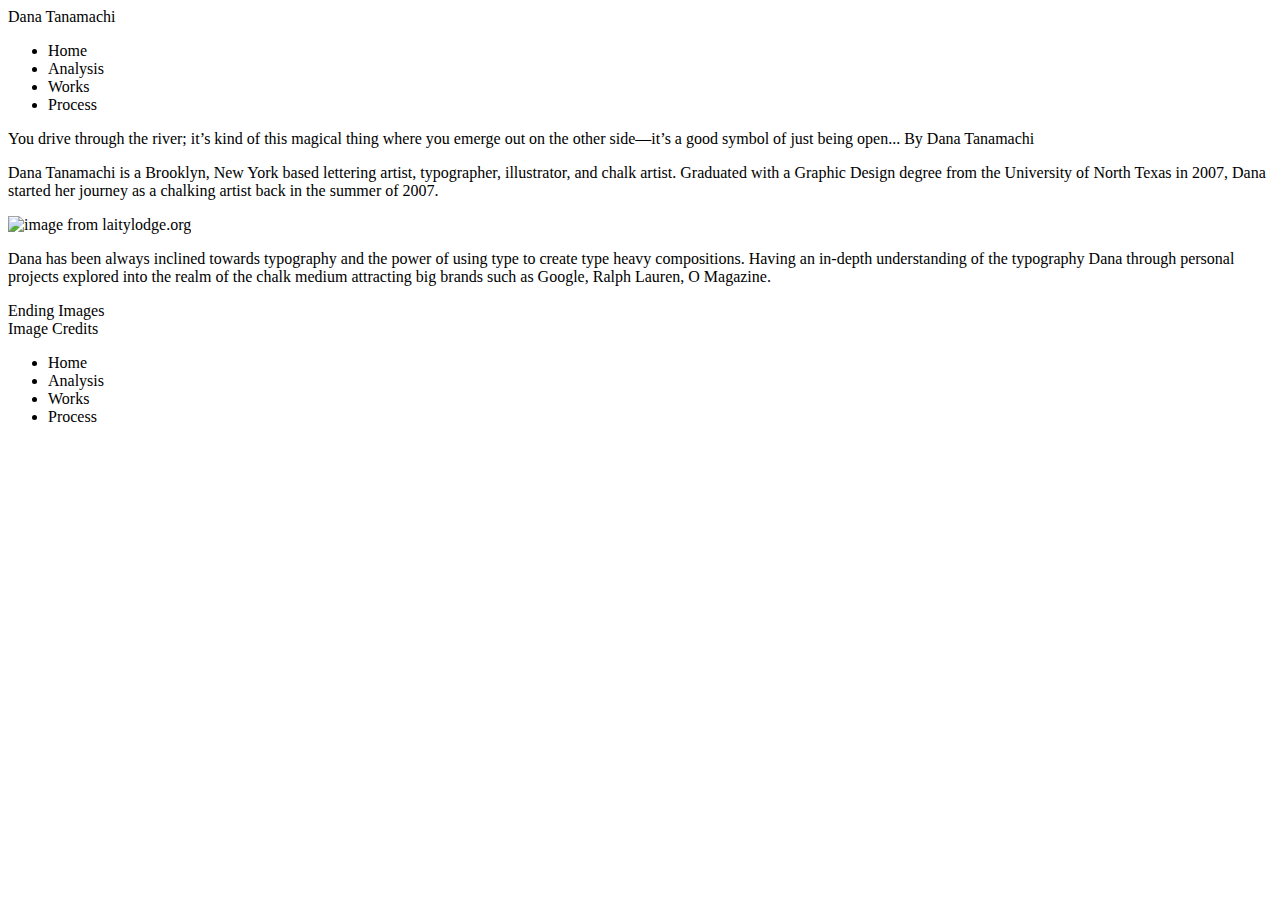
==== index.html @ a8ff4902 "Add files via upload" ====
<html lang="en">
<head>
    <meta charset="UTF-8">
    <meta http-equiv="X-UA-Compatible" content="IE=edge">
    <meta name="viewport" content="width=device-width, initial-scale=1.0">
    <link rel="stylesheet" href="design.css">
    <title>Dana Tanamachi</title>
</head>
<body>
    <header>
        <div class="nameHead">Dana Tanamachi</div>
        <nav>
            <ul>
                <li>Home</li>
                <li>Analysis</li>
                <li>Works</li>
                <li>Process</li>
            </ul>   
        </nav>
    </header>
    <div class="grid">
        <div><span class="quote"> You drive through the river; it’s kind of this magical thing where 
        you emerge out on the other side—it’s a good symbol of just being open...</span> 
        By Dana Tanamachi</div>
        <div>
            <p> Dana Tanamachi is a Brooklyn, New York based lettering artist, typographer, illustrator, and chalk artist. 
            Graduated with a Graphic Design degree from the University of North Texas in 2007, Dana started her journey 
            as a chalking artist back in the summer of 2007. 
            </p>

            <img src="img/DanaTanamachi_Portrait_2.jpg" alt="image from laitylodge.org">

            <p>
            Dana has been always inclined towards typography and the power of using type to create type heavy compositions. 
            Having an in-depth understanding of the typography Dana through personal projects explored into the realm of the 
            chalk medium attracting big brands such as Google, Ralph Lauren, O Magazine.
            </p>
        </div>
    <div>Ending Images</div>
    <div>Image Credits</div>

    <footer>
        <ul>
            <li>Home</li>
            <li>Analysis</li>
            <li>Works</li>
            <li>Process</li>
        </ul>
    </footer>

    <script src="script.js"></script>
    </div>
</body>
</html>
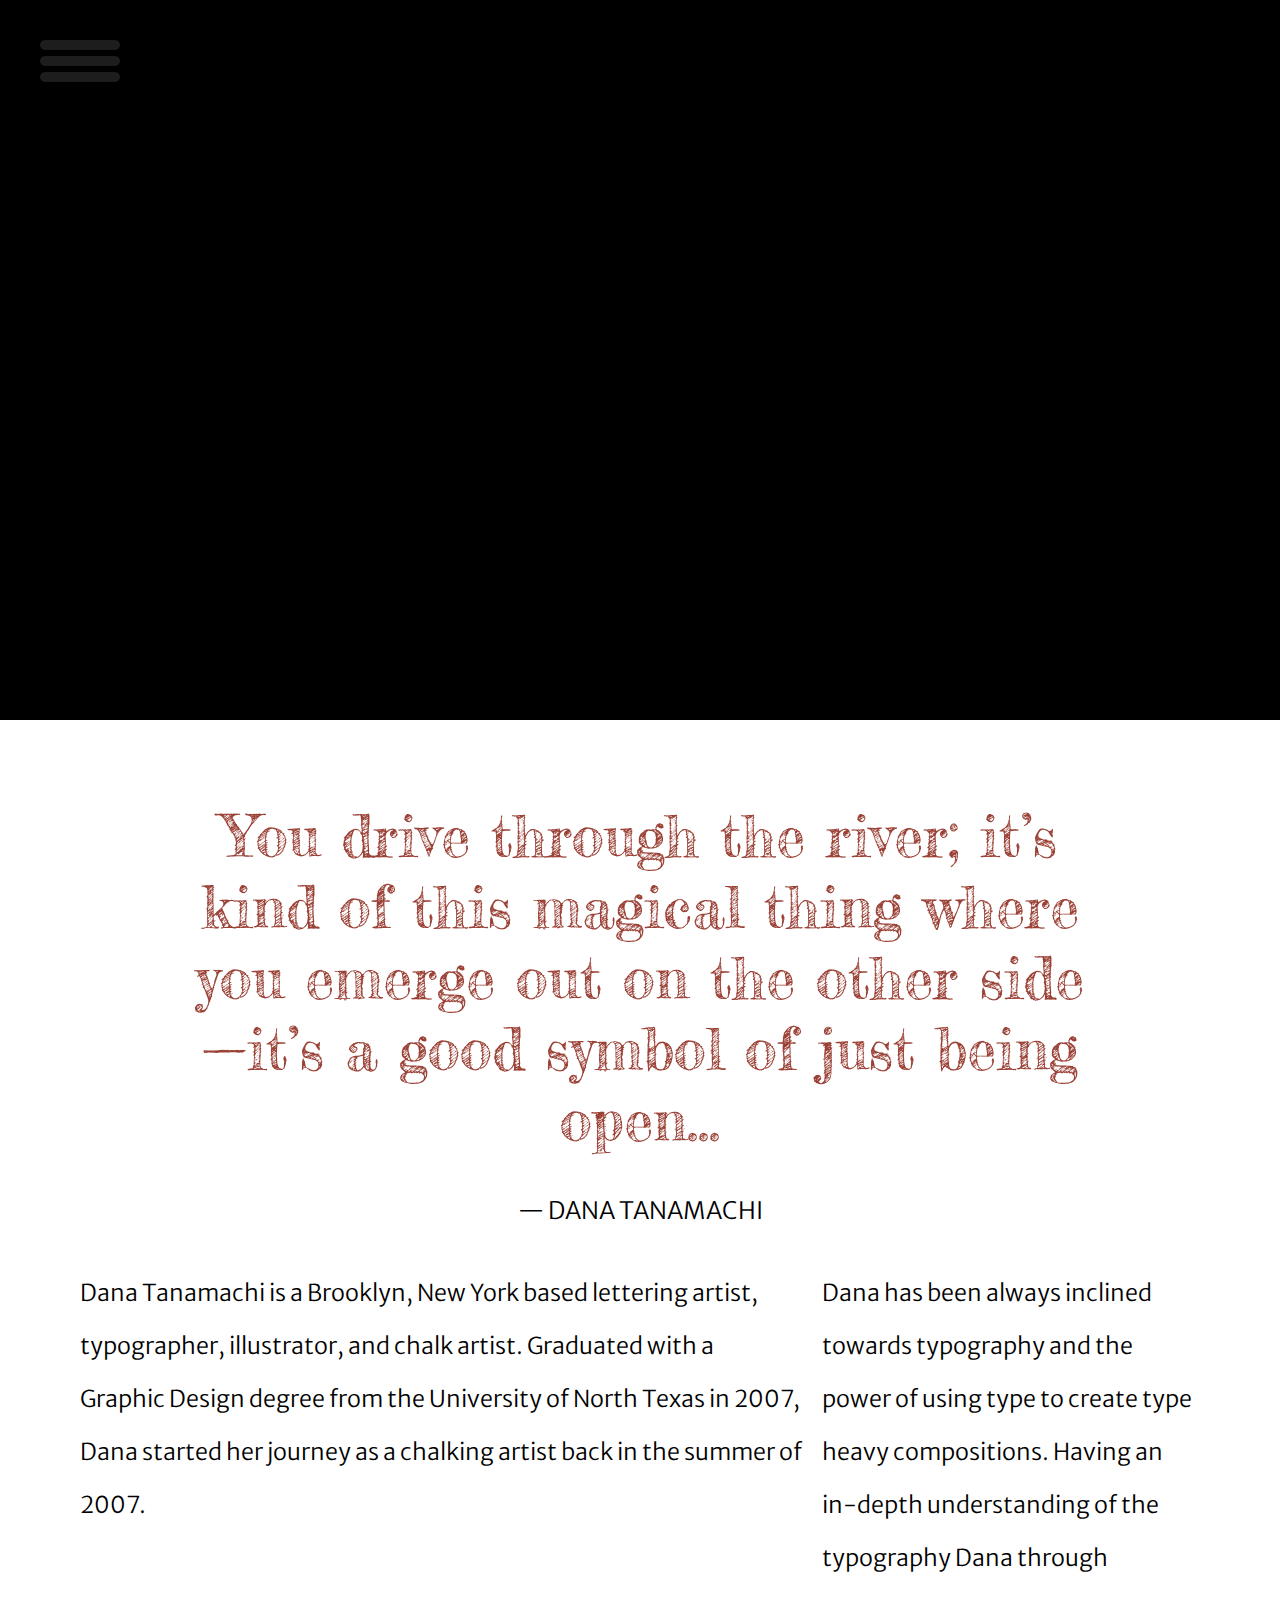
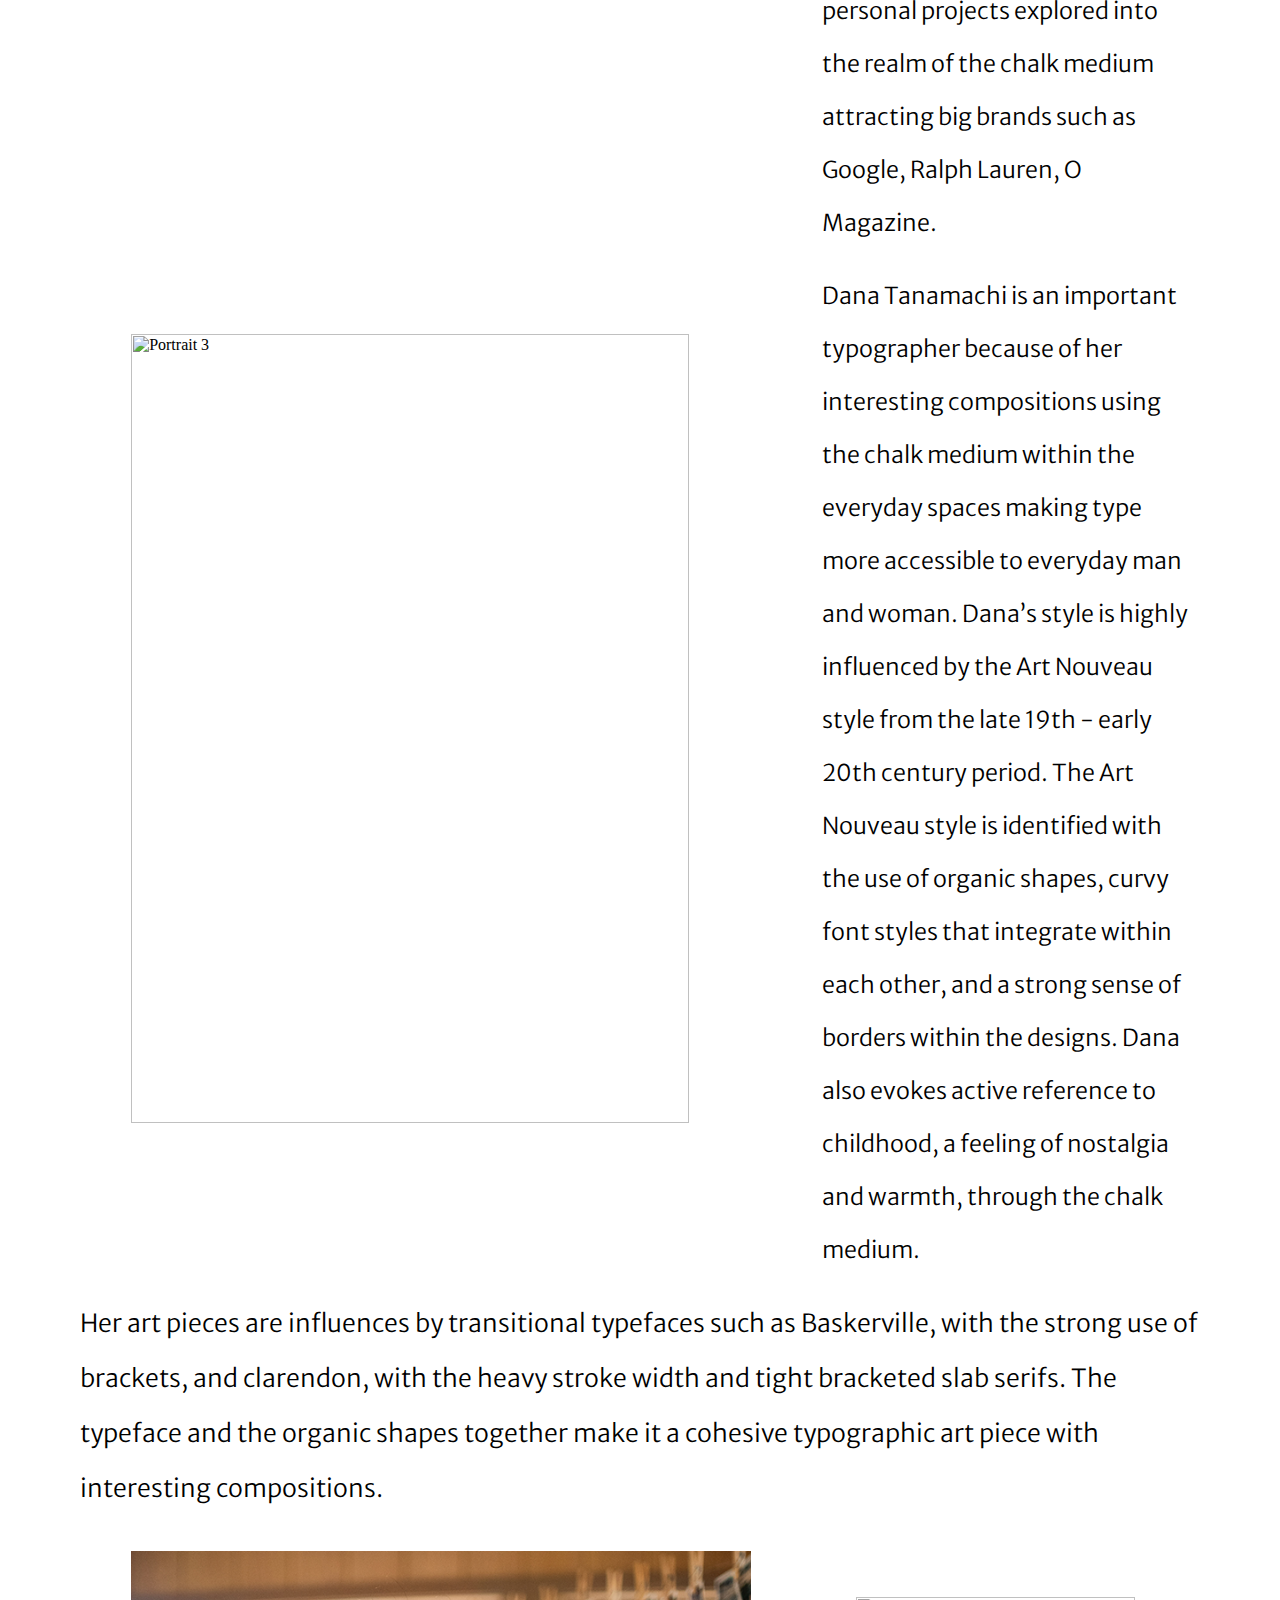
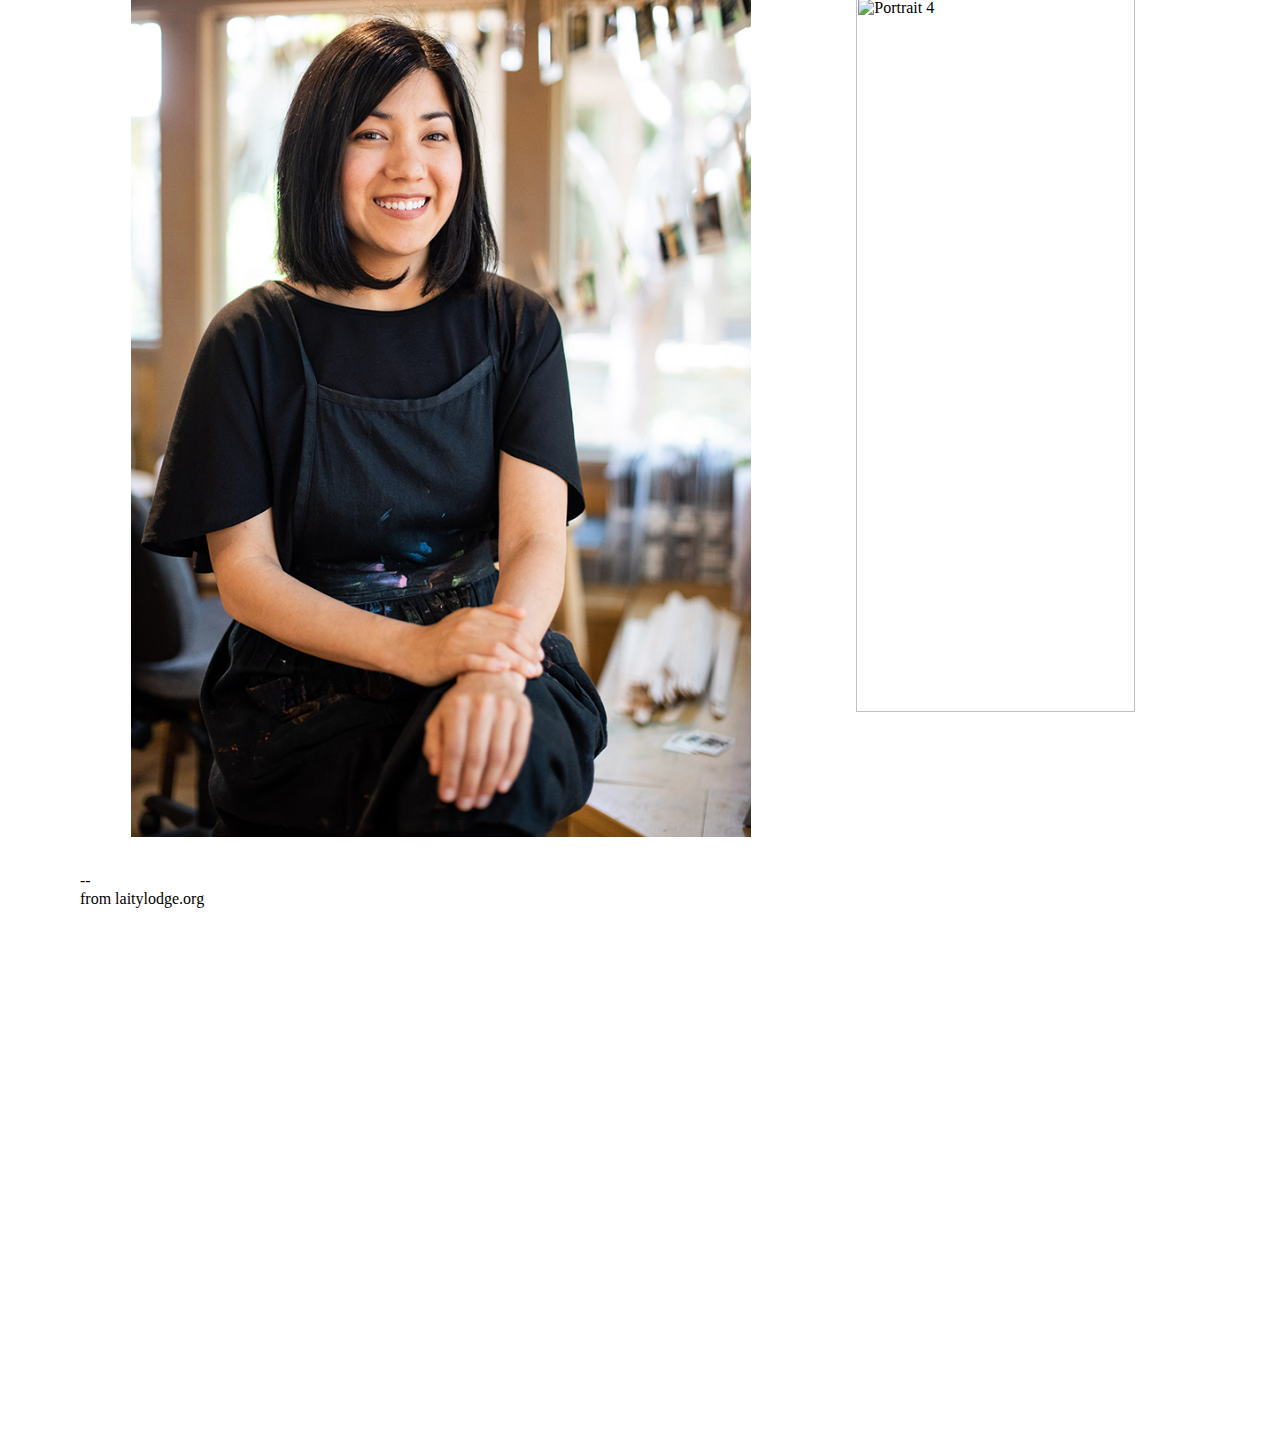
==== commit 63063f24: "updates" ====
--- a/index.html
+++ b/index.html
@@ -4,51 +4,91 @@
     <meta http-equiv="X-UA-Compatible" content="IE=edge">
     <meta name="viewport" content="width=device-width, initial-scale=1.0">
     <link rel="stylesheet" href="design.css">
+    <link rel="preconnect" href="https://fonts.googleapis.com">
+    <link rel="preconnect" href="https://fonts.gstatic.com" crossorigin>
+    <link href="https://fonts.googleapis.com/css2?family=Fredericka+the+Great&display=swap" rel="stylesheet">
+    <link href="https://fonts.googleapis.com/css2?family=Merriweather+Sans:ital,wght@0,300;0,400;0,500;0,600;0,700;0,800;1,400;1,500;1,600;1,700;1,800&display=swap" rel="stylesheet">
     <title>Dana Tanamachi</title>
 </head>
 <body>
-    <header>
-        <div class="nameHead">Dana Tanamachi</div>
-        <nav>
-            <ul>
-                <li>Home</li>
-                <li>Analysis</li>
-                <li>Works</li>
-                <li>Process</li>
-            </ul>   
-        </nav>
+    <header >
+        <div class="featuredText">
+            <label class="hamburger-menu">
+                <input type="checkbox" />
+            </label>
+            <aside class="sidebar">
+                <div class="nameHead">DANA TANAMACHI</div>
+                <nav>
+                    <ol class="listItems">
+                    <li><a href="index.html" class="currentPage"></a>Home</li>
+                    <li><a href="analysis.html"></a>Analysis</li>
+                    <li><a href="works.html"></a>Works</li>
+                    <li><a href="process.html"></a>Process</li>
+                    </ol>   
+                </nav>
+            </aside>
+        </div>
     </header>
     <div class="grid">
-        <div><span class="quote"> You drive through the river; it’s kind of this magical thing where 
-        you emerge out on the other side—it’s a good symbol of just being open...</span> 
-        By Dana Tanamachi</div>
-        <div>
-            <p> Dana Tanamachi is a Brooklyn, New York based lettering artist, typographer, illustrator, and chalk artist. 
-            Graduated with a Graphic Design degree from the University of North Texas in 2007, Dana started her journey 
-            as a chalking artist back in the summer of 2007. 
-            </p>
-
-            <img src="img/DanaTanamachi_Portrait_2.jpg" alt="image from laitylodge.org">
-
+        <div class="cell col1">
+            <div class="quoteHead"><span class="quote"> You drive through the river; it’s kind of this magical thing where 
+                you emerge out on the other side—it’s a good symbol of just being open...</span> </div>
+                <div class="author"> — DANA TANAMACHI </div>
+        </div>
+        <div class="cell col2">
+            <div class="writeUp">
+                <p> Dana Tanamachi is a Brooklyn, New York based lettering artist, typographer, illustrator, and chalk artist. 
+                    Graduated with a Graphic Design degree from the University of North Texas in 2007, Dana started her journey 
+                    as a chalking artist back in the summer of 2007. 
+                </p>
+            </div>
+        </div>
+        <div class="cell col2 writeUp">
+                <p>
+                    Dana has been always inclined towards typography and the power of using type to create type heavy compositions. 
+                    Having an in-depth understanding of the typography Dana through personal projects explored into the realm of the 
+                    chalk medium attracting big brands such as Google, Ralph Lauren, O Magazine.
+                </p>
+        </div>
+        <div class="cell col2 imagesRsp pic3">
+            <img src="img/DanaTanamachi_Portrait_3.jpg" alt="Portrait 3" class="rsp">
+        </div>
+        <div class="cell col2 writeUp">
             <p>
-            Dana has been always inclined towards typography and the power of using type to create type heavy compositions. 
-            Having an in-depth understanding of the typography Dana through personal projects explored into the realm of the 
-            chalk medium attracting big brands such as Google, Ralph Lauren, O Magazine.
+                Dana Tanamachi is an important typographer because of her interesting compositions using the chalk medium 
+                within the everyday spaces making type more accessible to everyday man and woman. Dana’s style is highly 
+                influenced by the Art Nouveau style from the late 19th - early 20th century period. The Art Nouveau style 
+                is identified with the use of organic shapes, curvy font styles that integrate within each other, and a 
+                strong sense of borders within the designs. 
+                Dana also evokes active reference to childhood, a feeling of nostalgia and warmth, through the chalk medium. 
             </p>
         </div>
-    <div>Ending Images</div>
-    <div>Image Credits</div>
-
-    <footer>
-        <ul>
-            <li>Home</li>
-            <li>Analysis</li>
-            <li>Works</li>
-            <li>Process</li>
-        </ul>
-    </footer>
-
+        <div class="cell col1">
+            <div class="bottomWriteUp">
+                Her art pieces are influences by transitional typefaces such as Baskerville, with the strong use of brackets, and 
+                clarendon, with the heavy stroke width and tight bracketed slab serifs. The typeface and the organic shapes together 
+                make it a cohesive typographic art piece with interesting compositions.
+            </div>
+        </div>
+        <div class="cell col2 imagesRsp pic2">
+            <img src="img/DanaTanamachi_Portrait_2.jpg" alt="image from laitylodge.org" class="rsp">
+        </div>
+        <div class="cell col2 imagesRsp pic4">
+            <img src="img/DanaTanamachi_Portrait_4.jpg" alt="Portrait 4" class="rsp">
+        </div>
+        <div class="cell col1">
+            --
+            <br> from laitylodge.org
+        </div>
+        <footer class="footer">
+            <ul class="listItems">
+                <li><a href="index.html" class="currentPage"></a>Home</li>
+                <li><a href="analysis.html"></a>Analysis</li>
+                <li><a href="works.html"></a>Works</li>
+                <li><a href="process.html"></a>Process</li>
+            </ul>
+        </footer>
+    </div>
     <script src="script.js"></script>
-    </div>
 </body>
 </html>--- a/design.css
+++ b/design.css
@@ -0,0 +1,244 @@
+html, body{
+    margin: 0;
+    padding: 0;
+}
+
+.grid {
+    display: grid;
+    grid-template-columns: repeat(12, 1fr);
+    grid-gap: 20px;
+    padding: 20px 80px;
+  }
+  
+  /* .cell {
+    background: #e66e65;
+    height: 100px;
+  } */
+  
+  .col1 {
+    grid-column-end: span 12;  
+  }
+  
+  .col2 {
+    grid-column-end: span 6;
+  }
+  
+  .col3 {
+    grid-column-end: span 4;
+  }
+  
+  .col4 {
+    grid-column-end: span 3;
+  }
+  
+  .col6 {
+    grid-column-end: span 2;
+  }
+  
+  .col12 {
+    grid-column-end: span 1;
+  }
+
+.listItems{
+    list-style: none;
+    padding: 10px 40px;
+    font-size: 4rem;
+    font-family: 'Merriweather Sans', sans-serif;
+    line-height: 5rem;
+}
+
+.featuredText{
+  height: 80vh;
+  background: url(img/DanaTanamachi_Portrait.png) center center no-repeat fixed;
+  background-size: cover;
+  background-color: rgb(0, 0, 0);
+  display: grid;
+  padding-bottom: 20px;
+}
+
+.nameHead{
+    font-family: GrutchShaded;
+    color: white;
+    font-size: 5rem;
+    padding: 10px 45px;
+    text-align: left;
+  }
+
+@font-face {
+    font-family: 'GrutchShaded';
+    src: url('GrutchShaded.ttf') format('truetype');
+    font-weight: normal;
+    font-style: normal;
+}
+
+.quote{
+    font-family: 'Fredericka the Great', cursive;
+    font-size: 3.65rem;
+    color: #9B4136;
+}
+
+.quoteHead{
+    font-size: 1.3rem;
+    text-align: center;
+    padding: 60px 100px 20px 100px;
+}
+
+.author{
+    font-size: 1.5rem;
+    text-align: center;
+    margin: 0 auto;
+    font-family: 'Merriweather Sans', sans-serif;
+    padding: 20px 5px;
+    font-weight: 100;
+}
+
+.writeUp{
+    font-family: 'Merriweather Sans', sans-serif;
+    /* column-count: 2; */
+    /* padding: 30px 70px 0px 70px; */
+    text-align: left;
+    margin: 0;
+    line-height: 53px;
+    font-size: 1.45rem;
+    /* column-gap: 30px; */
+    font-weight: 300;
+    column-width: 425px;
+}
+
+.rsp{
+    width: 90%;
+    height: auto;
+    padding: 15px;
+    margin: auto auto;
+}
+
+.imagesRsp{
+    align-items: center;
+    display: grid;
+}
+
+p{
+    margin: 0;
+}
+
+.bottomWriteUp{
+  font-family: 'Merriweather Sans', sans-serif;
+  /* padding: 30px 70px 0px 70px; */
+  text-align: left;
+  margin: 0;
+  line-height: 55px;
+  font-size: 1.55rem;
+  /* column-gap: 30px; */
+  font-weight: 300;
+}
+
+/* Sourced Codes for the hamburger Menu starts*/
+*,
+*::after,
+*::before {
+  box-sizing: border-box;
+}
+
+:root {
+  --bar-width: 80px;
+  --bar-height: 10px;
+  --hamburger-gap: 6px;
+  --foreground: #1d1d1d;
+  --background: white;
+  --hamburger-margin: 40px;
+  --animation-timing: 200ms ease-in-out;
+  --hamburger-height: calc(var(--bar-height) * 3 + var(--hamburger-gap) * 2);
+}
+
+.hamburger-menu {
+  --x-width: calc(var(--hamburger-height) * 1.41421356237);
+
+  display: flex;
+  flex-direction: column;
+  gap: var(--hamburger-gap);
+  width: max-content;
+  position: absolute;
+  top: var(--hamburger-margin);
+  left: var(--hamburger-margin);
+  z-index: 2;
+  cursor: pointer;
+}
+
+.hamburger-menu:has(input:checked) {
+  --foreground: white;
+  --background: #1d1d1d;
+}
+
+.hamburger-menu:has(input:focus-visible)::before,
+.hamburger-menu:has(input:focus-visible)::after,
+.hamburger-menu input:focus-visible {
+  border: 1px solid var(--background);
+  box-shadow: 0 0 0 1px var(--foreground);
+}
+
+.hamburger-menu::before,
+.hamburger-menu::after,
+.hamburger-menu input {
+  content: "";
+  width: var(--bar-width);
+  height: var(--bar-height);
+  background-color: var(--foreground);
+  border-radius: 9999px;
+  transform-origin: left center;
+  transition: opacity var(--animation-timing), width var(--animation-timing),
+    rotate var(--animation-timing), translate var(--animation-timing),
+    background-color var(--animation-timing);
+}
+
+.hamburger-menu input {
+  appearance: none;
+  padding: 0;
+  margin: 0;
+  outline: none;
+  pointer-events: none;
+}
+
+.hamburger-menu:has(input:checked)::before {
+  rotate: 45deg;
+  width: var(--x-width);
+  translate: 0 calc(var(--bar-height) / -2);
+}
+
+.hamburger-menu:has(input:checked)::after {
+  rotate: -45deg;
+  width: var(--x-width);
+  translate: 0 calc(var(--bar-height) / 2);
+}
+
+.hamburger-menu input:checked {
+  opacity: 0;
+  width: 0;
+}
+
+.sidebar {
+  transition: translate var(--animation-timing);
+  translate: -100%;
+  padding: 0.5rem 1rem;
+  padding-top: calc(var(--hamburger-height) + var(--hamburger-margin) + 1rem);
+  background-color: var(--foreground);
+  color: var(--background);
+  max-width: 40rem;
+  min-height: 100vh;
+}
+
+.hamburger-menu:has(input:checked) + .sidebar {
+  translate: 0;
+}
+
+/* Sourced code ends */
+
+.footer{
+  font-family: 'Merriweather Sans', sans-serif;
+  font-size: 14px;
+  font-weight: 900;
+  text-decoration: none;
+  padding: 10px 20px;
+  color: #fff;
+  display: inline-block;
+  transition: all 0.7s;
+}
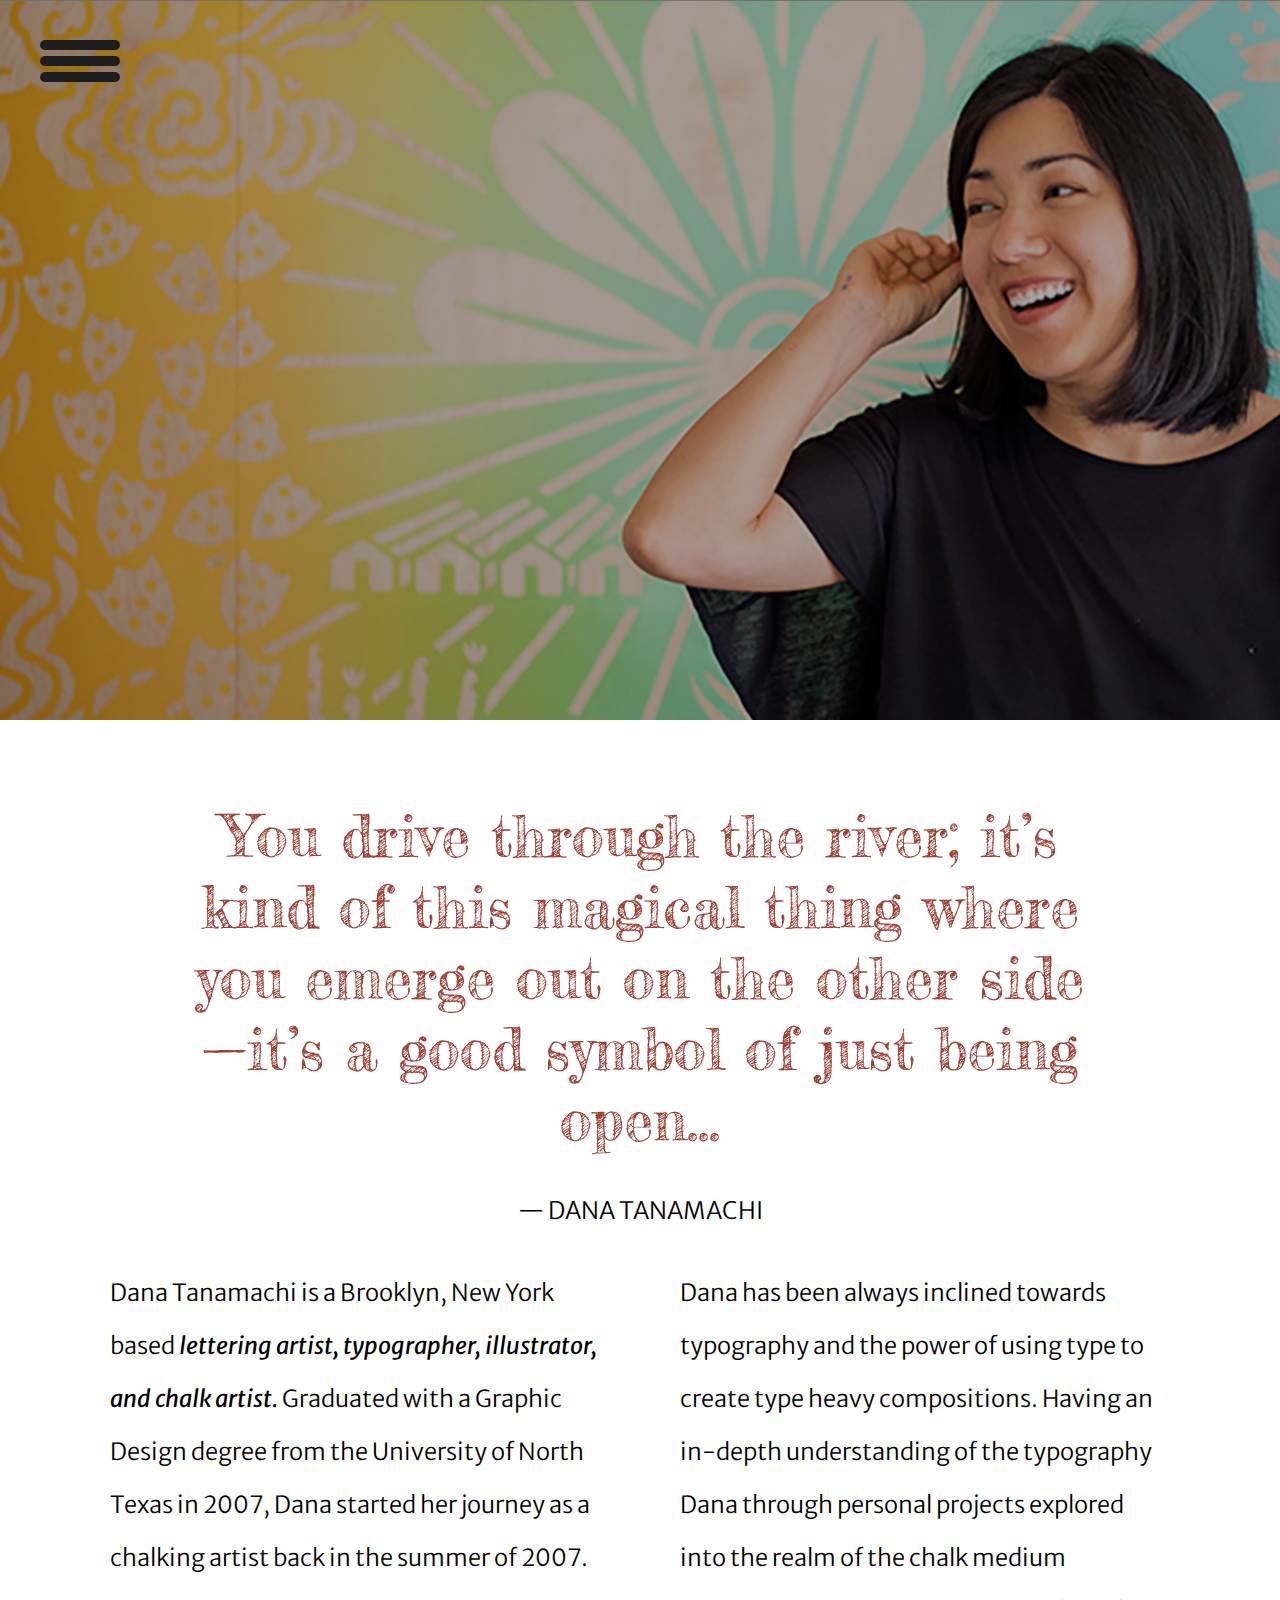
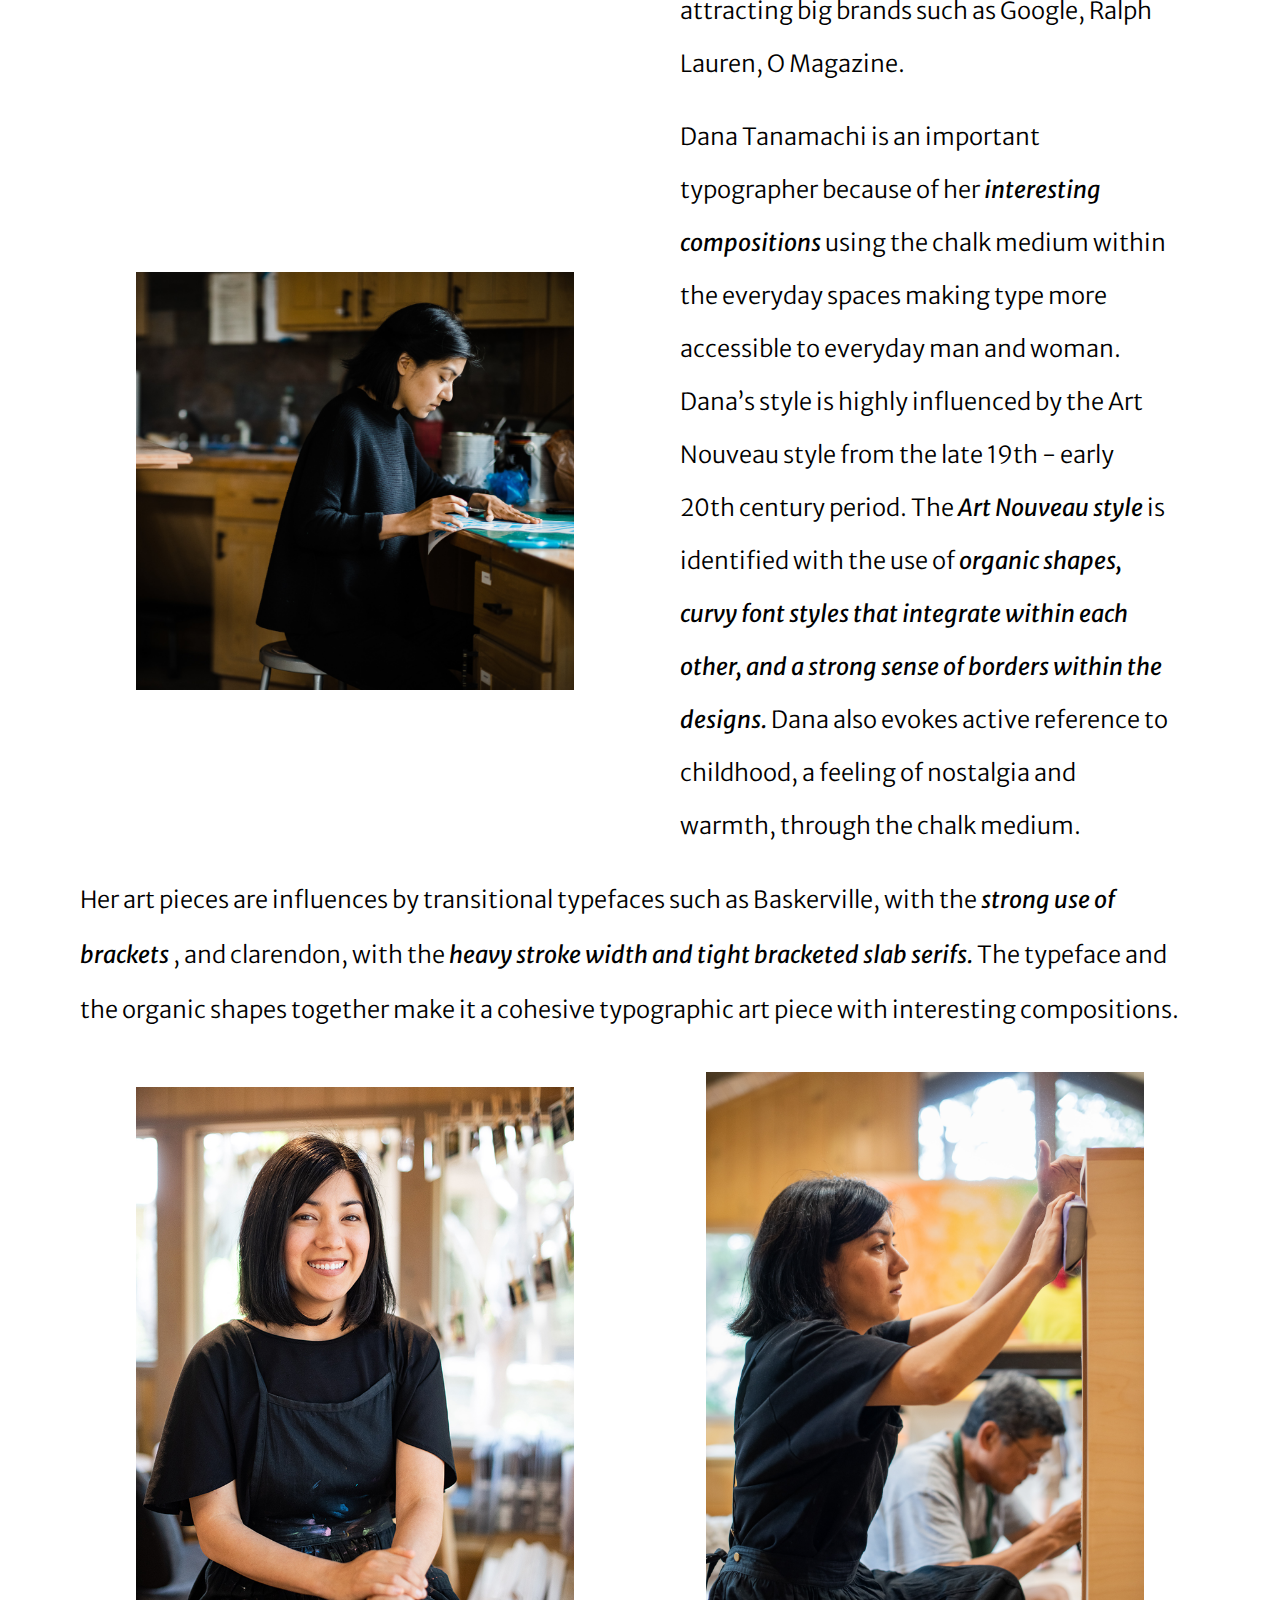
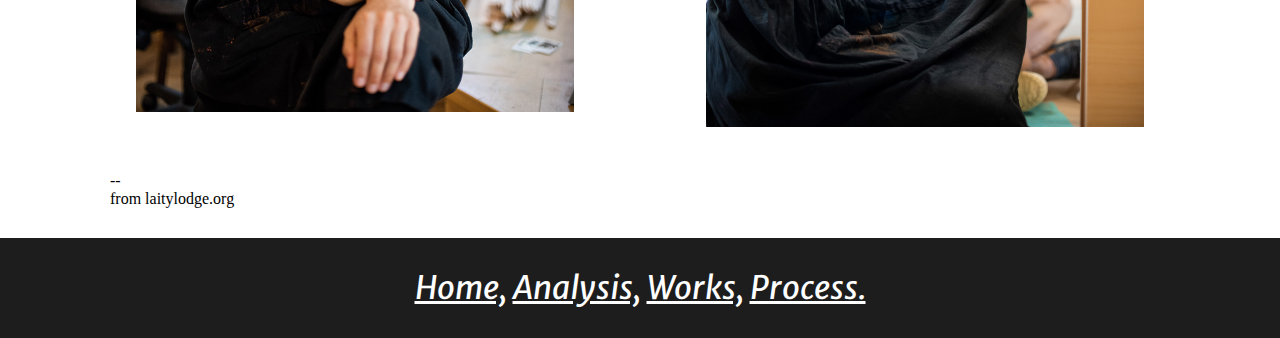
==== commit 4bbf6e99: "Updated page 2" ====
--- a/index.html
+++ b/index.html
@@ -37,15 +37,15 @@
         </div>
         <div class="cell col2">
             <div class="writeUp">
-                <p> Dana Tanamachi is a Brooklyn, New York based lettering artist, typographer, illustrator, and chalk artist. 
+                <p> Dana Tanamachi is a Brooklyn, New York based <strong><em>lettering artist, typographer, illustrator, and chalk artist.</em></strong> 
                     Graduated with a Graphic Design degree from the University of North Texas in 2007, Dana started her journey 
                     as a chalking artist back in the summer of 2007. 
                 </p>
             </div>
         </div>
         <div class="cell col2 writeUp">
-                <p>
-                    Dana has been always inclined towards typography and the power of using type to create type heavy compositions. 
+                <p> Dana has been always inclined towards typography and the power 
+                    of using type to create type heavy compositions.
                     Having an in-depth understanding of the typography Dana through personal projects explored into the realm of the 
                     chalk medium attracting big brands such as Google, Ralph Lauren, O Magazine.
                 </p>
@@ -55,18 +55,18 @@
         </div>
         <div class="cell col2 writeUp">
             <p>
-                Dana Tanamachi is an important typographer because of her interesting compositions using the chalk medium 
+                Dana Tanamachi is an important typographer because of her <strong><em>interesting compositions </em></strong> using the chalk medium 
                 within the everyday spaces making type more accessible to everyday man and woman. Dana’s style is highly 
-                influenced by the Art Nouveau style from the late 19th - early 20th century period. The Art Nouveau style 
-                is identified with the use of organic shapes, curvy font styles that integrate within each other, and a 
-                strong sense of borders within the designs. 
+                influenced by the Art Nouveau style from the late 19th - early 20th century period. The <strong><em>Art Nouveau style</em></strong> 
+                is identified with the use of <strong><em>organic shapes, curvy font styles that integrate within each other, and a 
+                strong sense of borders within the designs.</em></strong>
                 Dana also evokes active reference to childhood, a feeling of nostalgia and warmth, through the chalk medium. 
             </p>
         </div>
         <div class="cell col1">
             <div class="bottomWriteUp">
-                Her art pieces are influences by transitional typefaces such as Baskerville, with the strong use of brackets, and 
-                clarendon, with the heavy stroke width and tight bracketed slab serifs. The typeface and the organic shapes together 
+                Her art pieces are influences by transitional typefaces such as Baskerville, with the <strong><em>strong use of brackets</em></strong> , and 
+                clarendon, with the <strong><em>heavy stroke width and tight bracketed slab serifs.</em></strong> The typeface and the organic shapes together 
                 make it a cohesive typographic art piece with interesting compositions.
             </div>
         </div>
@@ -74,21 +74,19 @@
             <img src="img/DanaTanamachi_Portrait_2.jpg" alt="image from laitylodge.org" class="rsp">
         </div>
         <div class="cell col2 imagesRsp pic4">
-            <img src="img/DanaTanamachi_Portrait_4.jpg" alt="Portrait 4" class="rsp">
+            <img src="img/DanaTanamachi_Portrait_4.jpg" alt="Portrait 4" class="rsp pic3">
         </div>
-        <div class="cell col1">
+        <div class="cell col1 credits">
             --
             <br> from laitylodge.org
         </div>
-        <footer class="footer">
-            <ul class="listItems">
-                <li><a href="index.html" class="currentPage"></a>Home</li>
-                <li><a href="analysis.html"></a>Analysis</li>
-                <li><a href="works.html"></a>Works</li>
-                <li><a href="process.html"></a>Process</li>
-            </ul>
+    </div>
+        <footer class="footer footerList">
+            <a href="index.html" class="currentPage navbar">Home,</a>
+            <a href="analysis.html" class="navbar">Analysis, </a>
+            <a href="works.html" class="navbar"> Works,</a>
+            <a href="process.html" class="navbar"> Process.</a>
         </footer>
-    </div>
     <script src="script.js"></script>
 </body>
 </html>--- a/design.css
+++ b/design.css
@@ -94,19 +94,17 @@
 
 .writeUp{
     font-family: 'Merriweather Sans', sans-serif;
-    /* column-count: 2; */
-    /* padding: 30px 70px 0px 70px; */
+    padding: 0px 30px 0px 30px;
     text-align: left;
     margin: 0;
     line-height: 53px;
-    font-size: 1.45rem;
+    font-size: 1.47rem;
     /* column-gap: 30px; */
-    font-weight: 300;
-    column-width: 425px;
+    font-weight: 200;
 }
 
 .rsp{
-    width: 90%;
+    width: 85%;
     height: auto;
     padding: 15px;
     margin: auto auto;
@@ -127,9 +125,9 @@
   text-align: left;
   margin: 0;
   line-height: 55px;
-  font-size: 1.55rem;
+  font-size: 1.47rem;
   /* column-gap: 30px; */
-  font-weight: 300;
+  font-weight: 200;
 }
 
 /* Sourced Codes for the hamburger Menu starts*/
@@ -234,11 +232,33 @@
 
 .footer{
   font-family: 'Merriweather Sans', sans-serif;
-  font-size: 14px;
-  font-weight: 900;
+  font-size: 2rem;
+  font-weight: 400;
   text-decoration: none;
-  padding: 10px 20px;
+  padding: 30px 20px;
   color: #fff;
+  background-color: #1d1d1d;
+  text-align: center;
+  font-style: italic;
+}
+
+.navbar{
   display: inline-block;
   transition: all 0.7s;
-}
+  line-height: 26pt;
+  background: #1d1d1d;
+}
+
+.footerList{
+  list-style: none;
+}
+
+a{
+  text-decoration: none;
+  color: white;
+  text-decoration: underline;
+}
+
+.credits{
+  padding: 10px 30px;
+}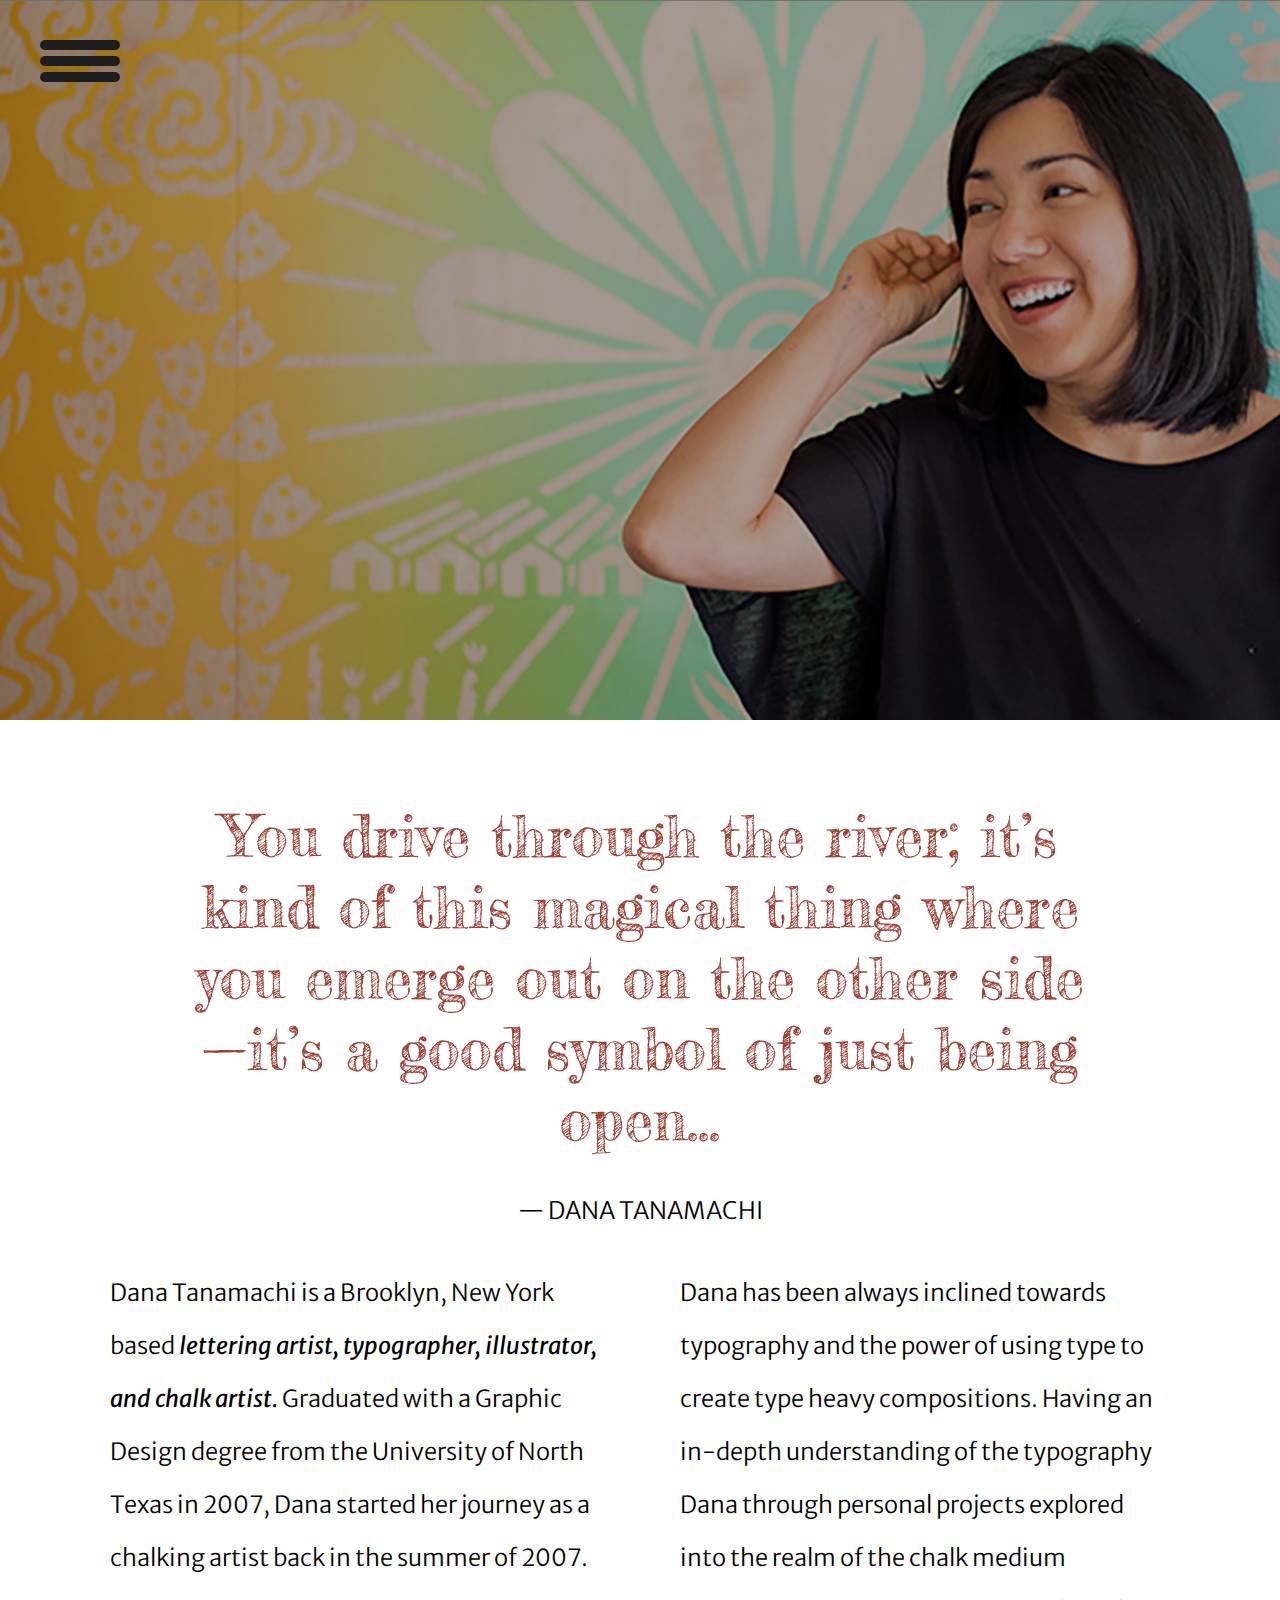
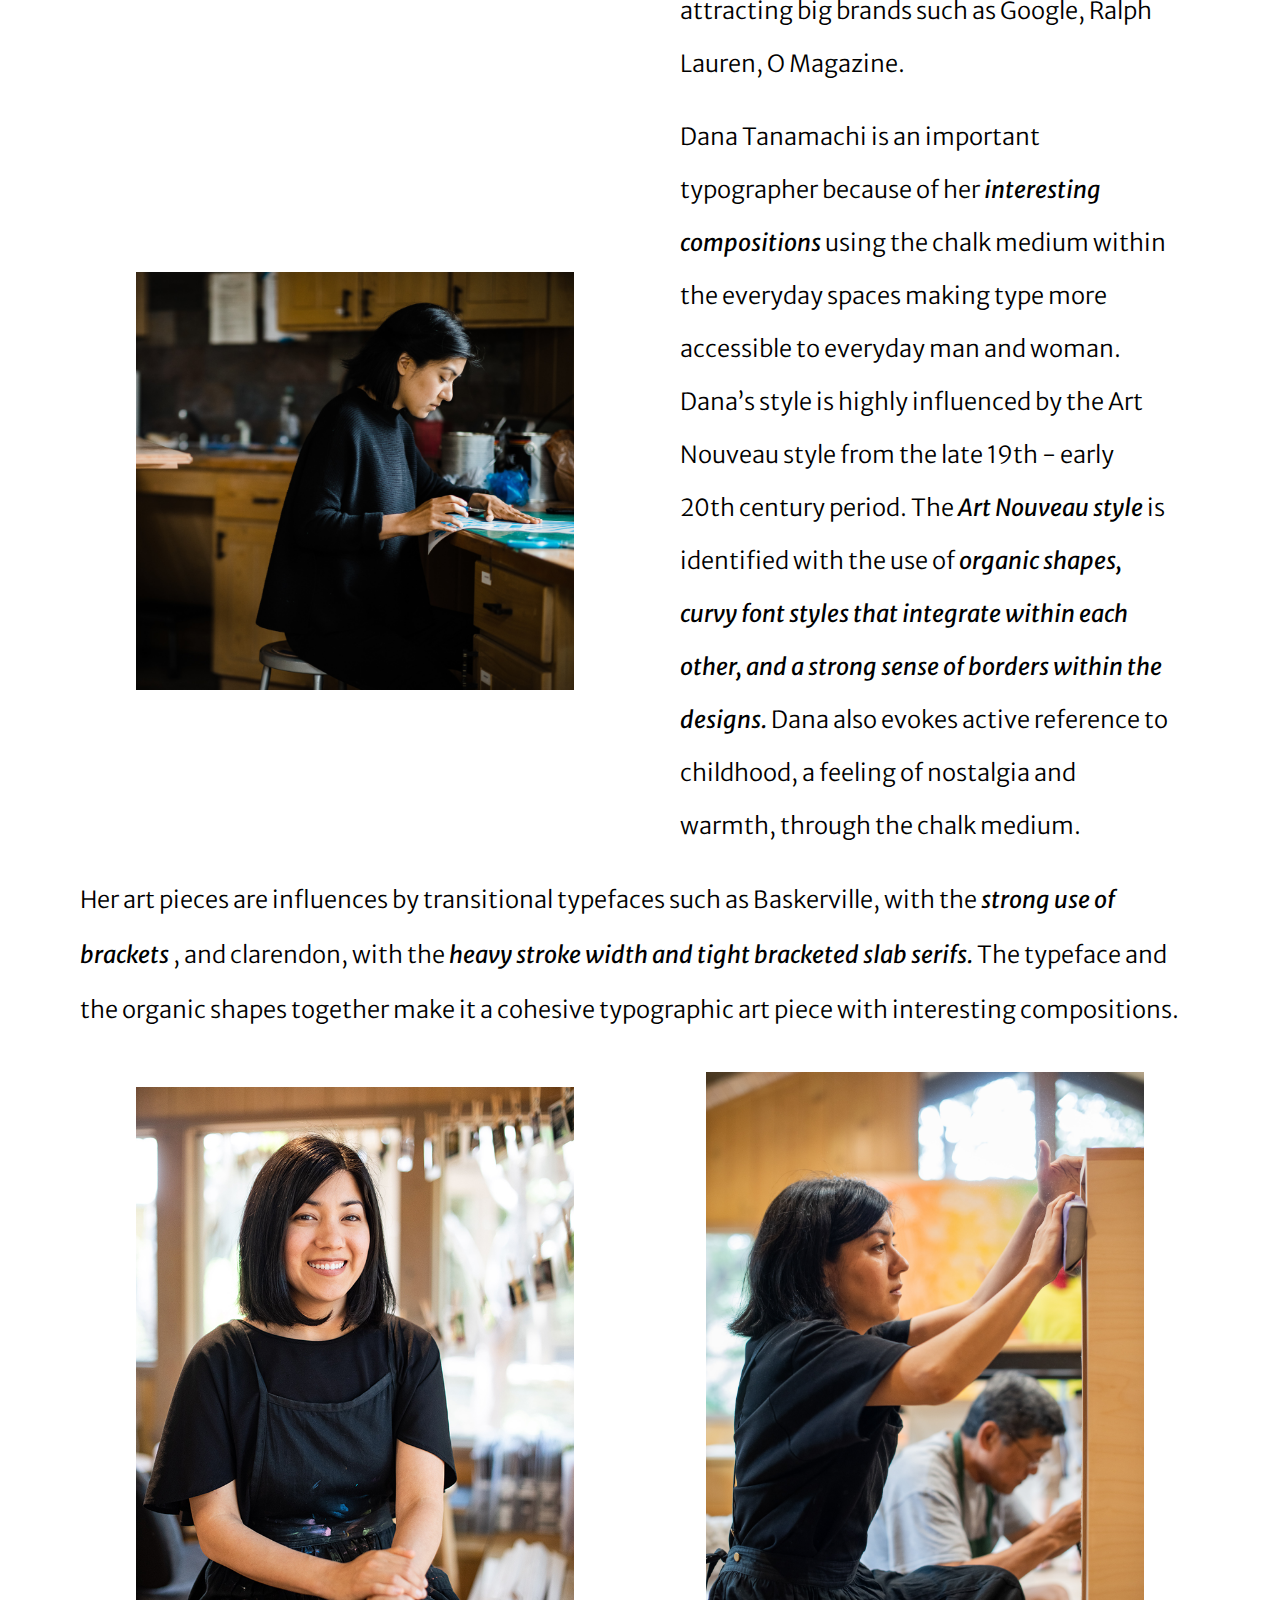
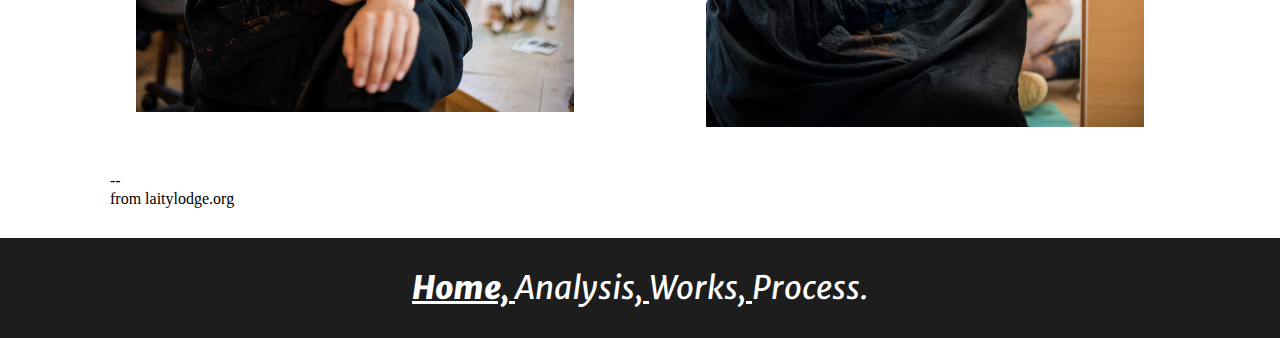
==== commit a0ead248: "updates 2nd page" ====
--- a/index.html
+++ b/index.html
@@ -20,10 +20,10 @@
                 <div class="nameHead">DANA TANAMACHI</div>
                 <nav>
                     <ol class="listItems">
-                    <li><a href="index.html" class="currentPage"></a>Home</li>
-                    <li><a href="analysis.html"></a>Analysis</li>
-                    <li><a href="works.html"></a>Works</li>
-                    <li><a href="process.html"></a>Process</li>
+                    <li><a href="index.html" class="currentPage">Home</a></li>
+                    <li><a href="analysis.html">Analysis</a></li>
+                    <li><a href="works.html">Works</a></li>
+                    <li><a href="process.html">Process</a></li>
                     </ol>   
                 </nav>
             </aside>
--- a/design.css
+++ b/design.css
@@ -42,9 +42,11 @@
 .listItems{
     list-style: none;
     padding: 10px 40px;
-    font-size: 4rem;
+    font-size: 3.5rem;
     font-family: 'Merriweather Sans', sans-serif;
     line-height: 5rem;
+    font-weight: 300;
+    text-decoration: none;
 }
 
 .featuredText{
@@ -251,14 +253,29 @@
 
 .footerList{
   list-style: none;
+  text-decoration: underline;
 }
 
 a{
   text-decoration: none;
   color: white;
-  text-decoration: underline;
 }
 
 .credits{
   padding: 10px 30px;
+}
+
+.featuredTextAnalysis{
+  height: 80vh;
+  background: url(img/Analysis_1.png) center center no-repeat fixed;
+  background-size: cover;
+  background-color: rgb(0, 0, 0);
+  display: grid;
+  padding-bottom: 20px;
+}
+
+.currentPage{
+  text-decoration: underline;
+  font-style: italic;
+  font-weight: 800;
 }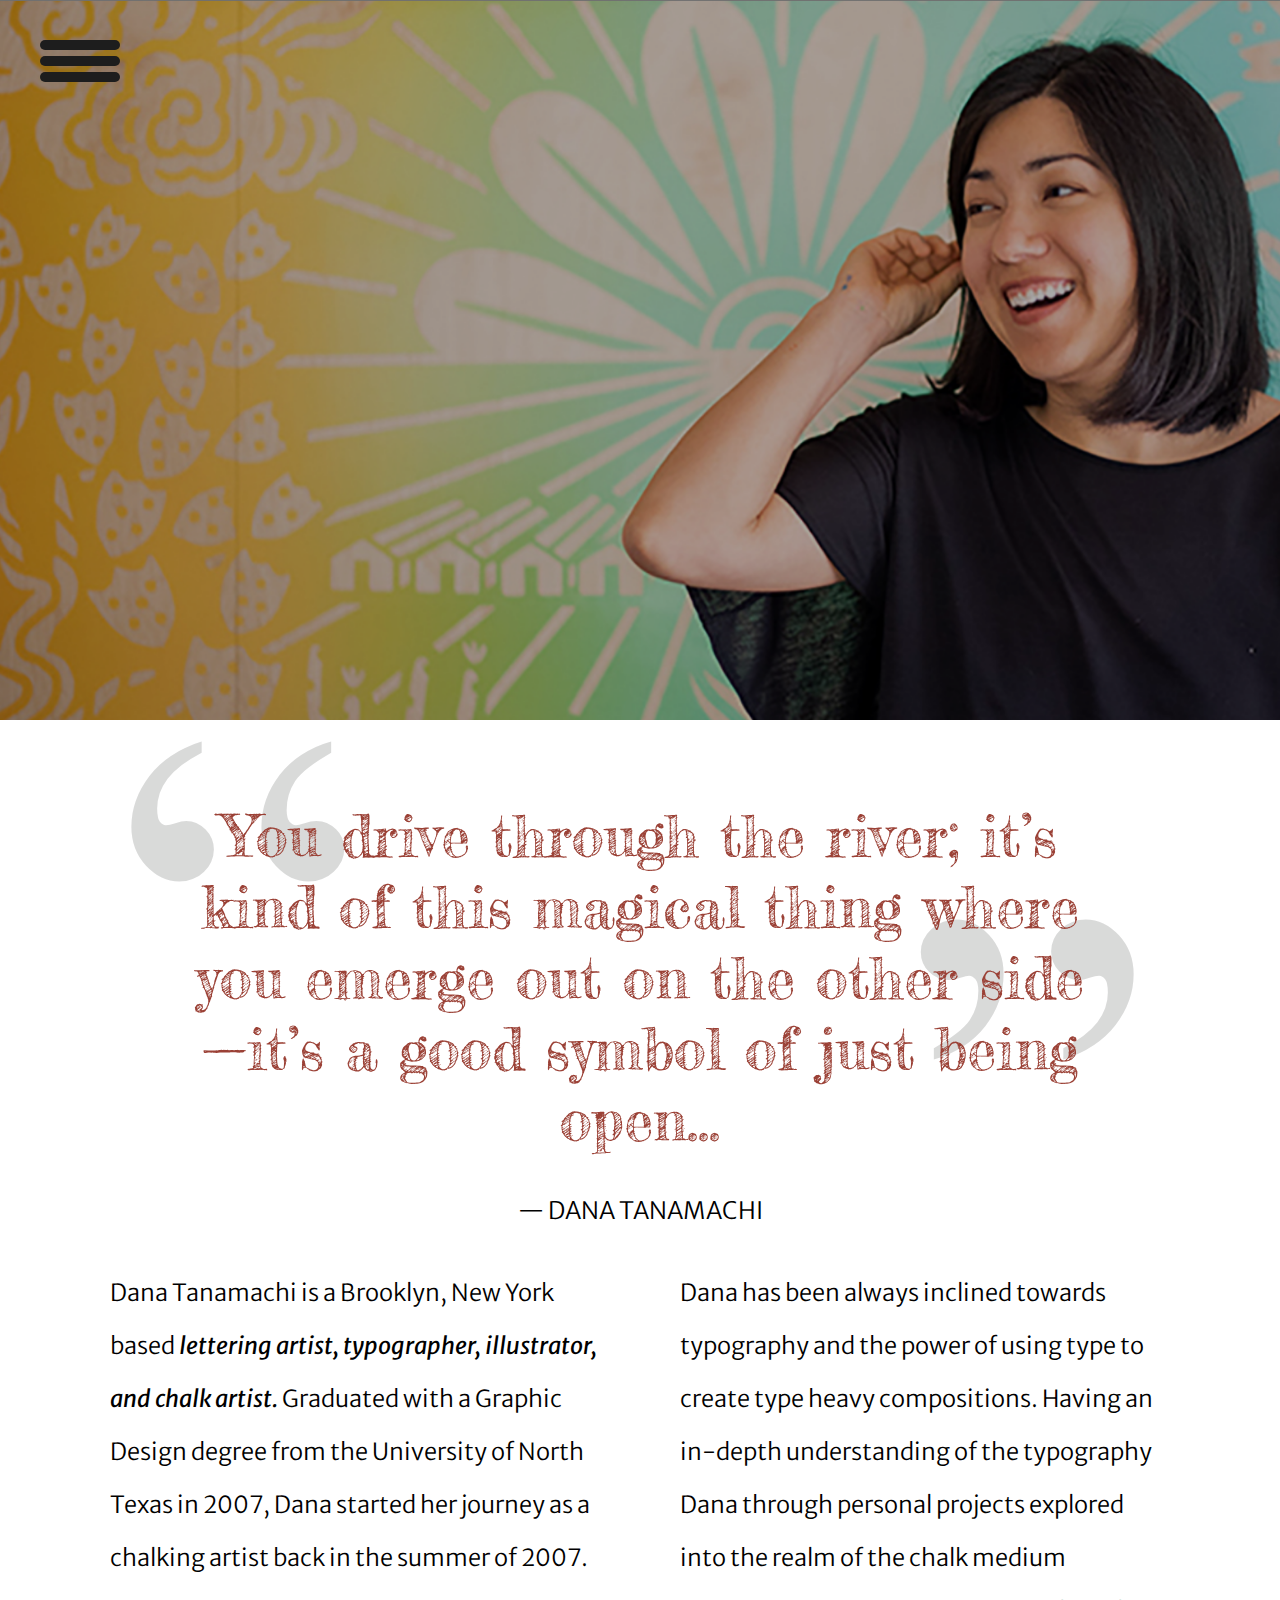
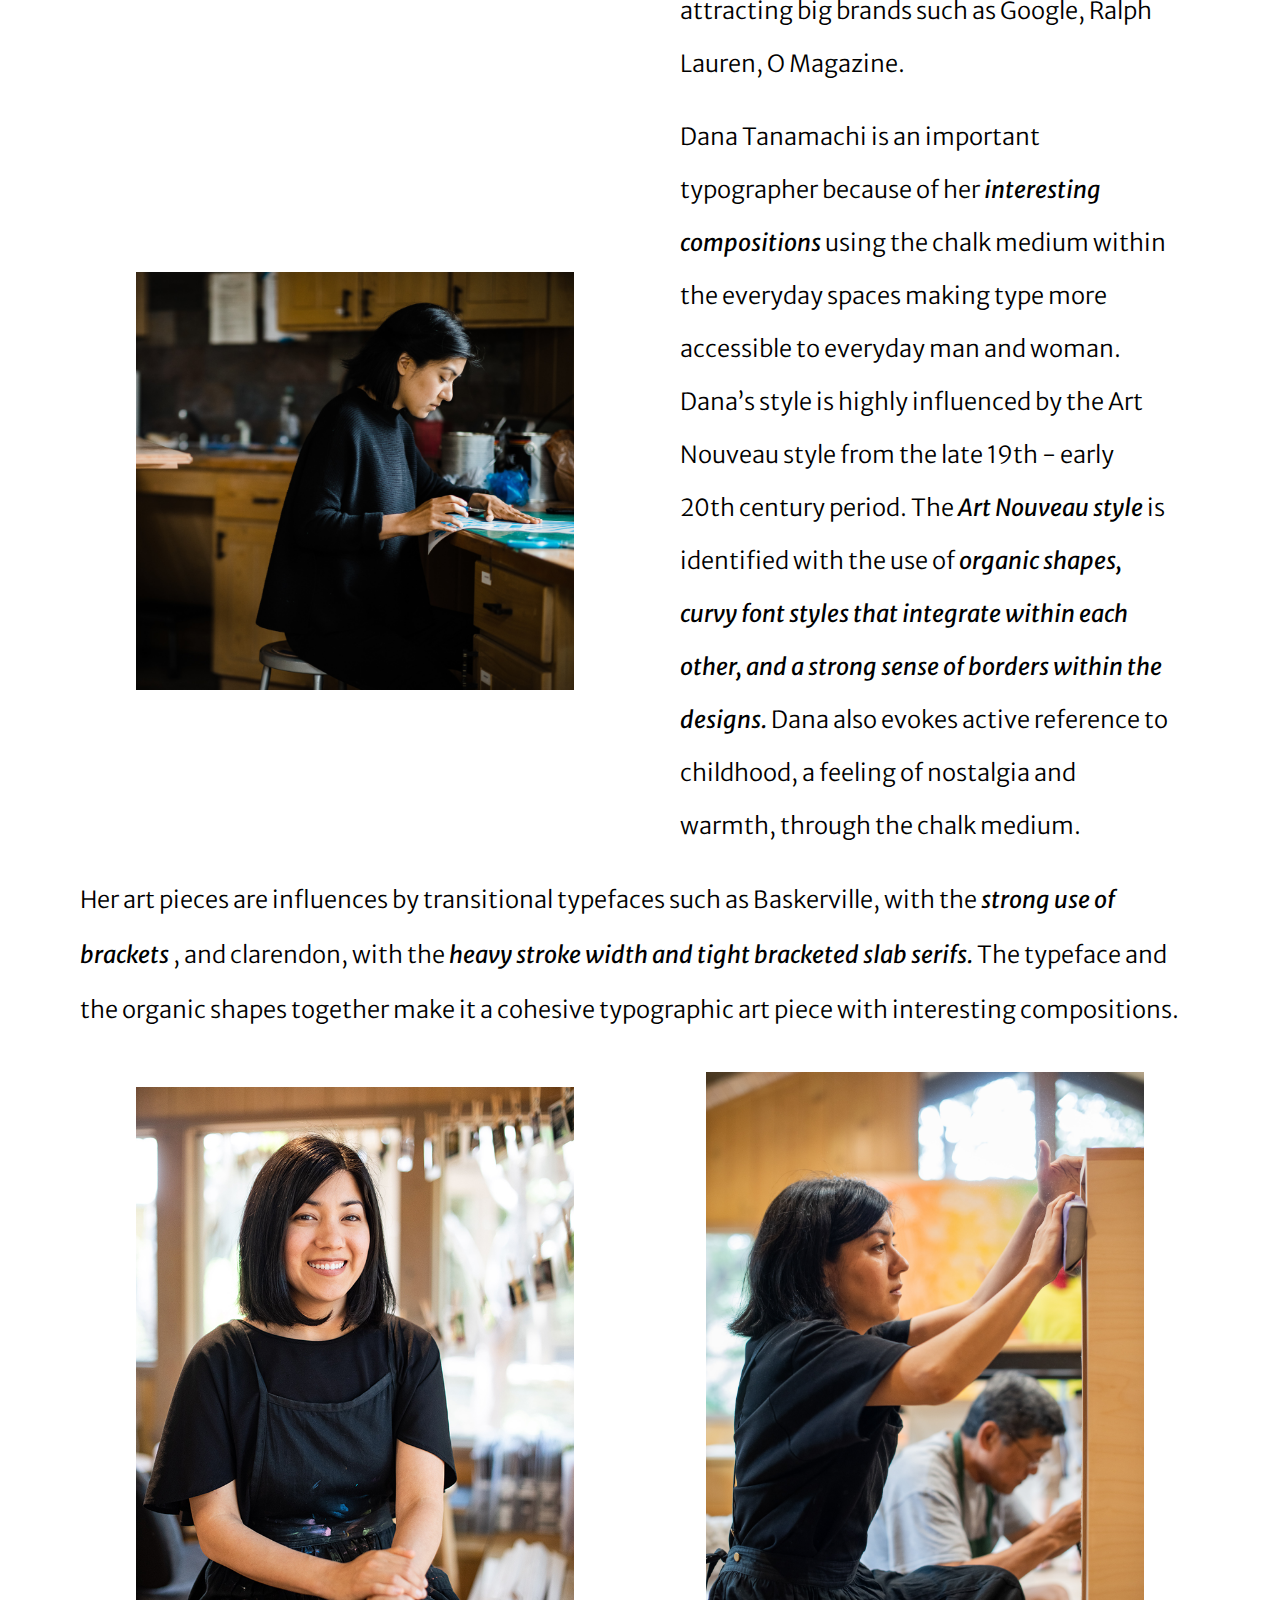
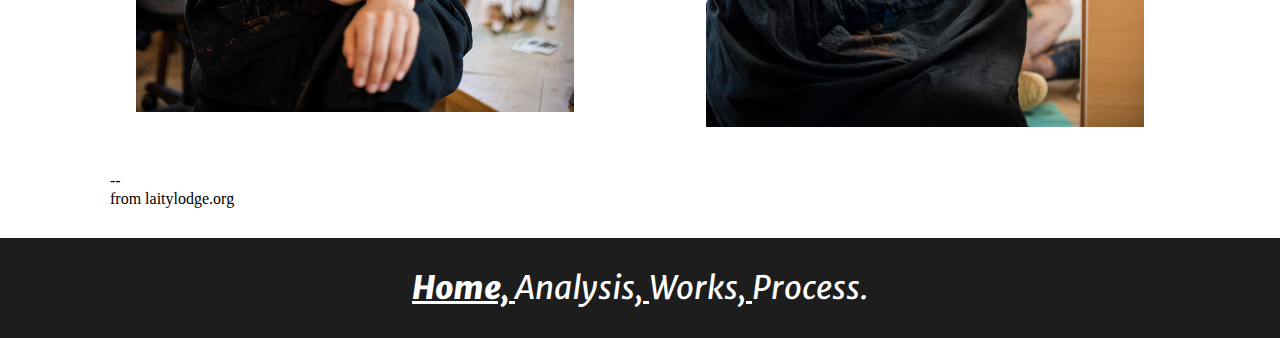
==== commit 622f77a6: "updates process page pdf viewer" ====
--- a/index.html
+++ b/index.html
@@ -30,10 +30,16 @@
         </div>
     </header>
     <div class="grid">
-        <div class="cell col1">
-            <div class="quoteHead"><span class="quote"> You drive through the river; it’s kind of this magical thing where 
-                you emerge out on the other side—it’s a good symbol of just being open...</span> </div>
-                <div class="author"> — DANA TANAMACHI </div>
+        <div class="cell col1 position">
+            <img src="img/”.png" alt="opening double quote" class="opening">
+            <div class="quoteHead">
+                <span class="quote"> You drive through the river; it’s kind of this magical thing where 
+                you emerge out on the other side—it’s a good symbol of just being open...
+                </span>
+                <br>
+            </div>
+            <img src="img/”.png" alt="opening double quote" class="closing">
+            <div class="author"> — DANA TANAMACHI </div>
         </div>
         <div class="cell col2">
             <div class="writeUp">
@@ -84,8 +90,8 @@
         <footer class="footer footerList">
             <a href="index.html" class="currentPage navbar">Home,</a>
             <a href="analysis.html" class="navbar">Analysis, </a>
-            <a href="works.html" class="navbar"> Works,</a>
-            <a href="process.html" class="navbar"> Process.</a>
+            <a href="works.html" class="navbar">Works,</a>
+            <a href="process.html" class="navbar">Process.</a>
         </footer>
     <script src="script.js"></script>
 </body>
--- a/design.css
+++ b/design.css
@@ -1,6 +1,11 @@
 html, body{
     margin: 0;
     padding: 0;
+    background: url(img/Background.png) center center no-repeat fixed;
+    background-size: cover;
+    position: relative;
+    z-index: -3;
+    background-
 }
 
 .grid {
@@ -83,6 +88,8 @@
     font-size: 1.3rem;
     text-align: center;
     padding: 60px 100px 20px 100px;
+    position: relative;
+    z-index: -1;
 }
 
 .author{
@@ -130,6 +137,27 @@
   font-size: 1.47rem;
   /* column-gap: 30px; */
   font-weight: 200;
+}
+
+.position{
+  position: relative;
+}
+
+.opening{
+  transform: rotate(180deg);
+  align-items: start;
+  position: absolute;
+  left: 35;
+  top: -45;
+  z-index: -2;
+}
+
+.closing{
+  align-items: end;
+  position: absolute;
+  right: 50;
+  top: 145;
+  z-index: -2;
 }
 
 /* Sourced Codes for the hamburger Menu starts*/
@@ -274,8 +302,26 @@
   padding-bottom: 20px;
 }
 
+.featuredTextFooter{
+  height: 50vh;
+  background: url(img/Process_1.png) center center no-repeat fixed;
+  background-size: cover;
+  background-color: rgb(0, 0, 0);
+  display: grid;
+  padding-bottom: 20px;
+}
+
 .currentPage{
   text-decoration: underline;
   font-style: italic;
   font-weight: 800;
+}
+
+#myProcessDoc{
+  width: 90%;
+  height: 975px;
+  padding: 10px;
+  display: block;
+  margin: 0 auto;
+  align-content: center;
 }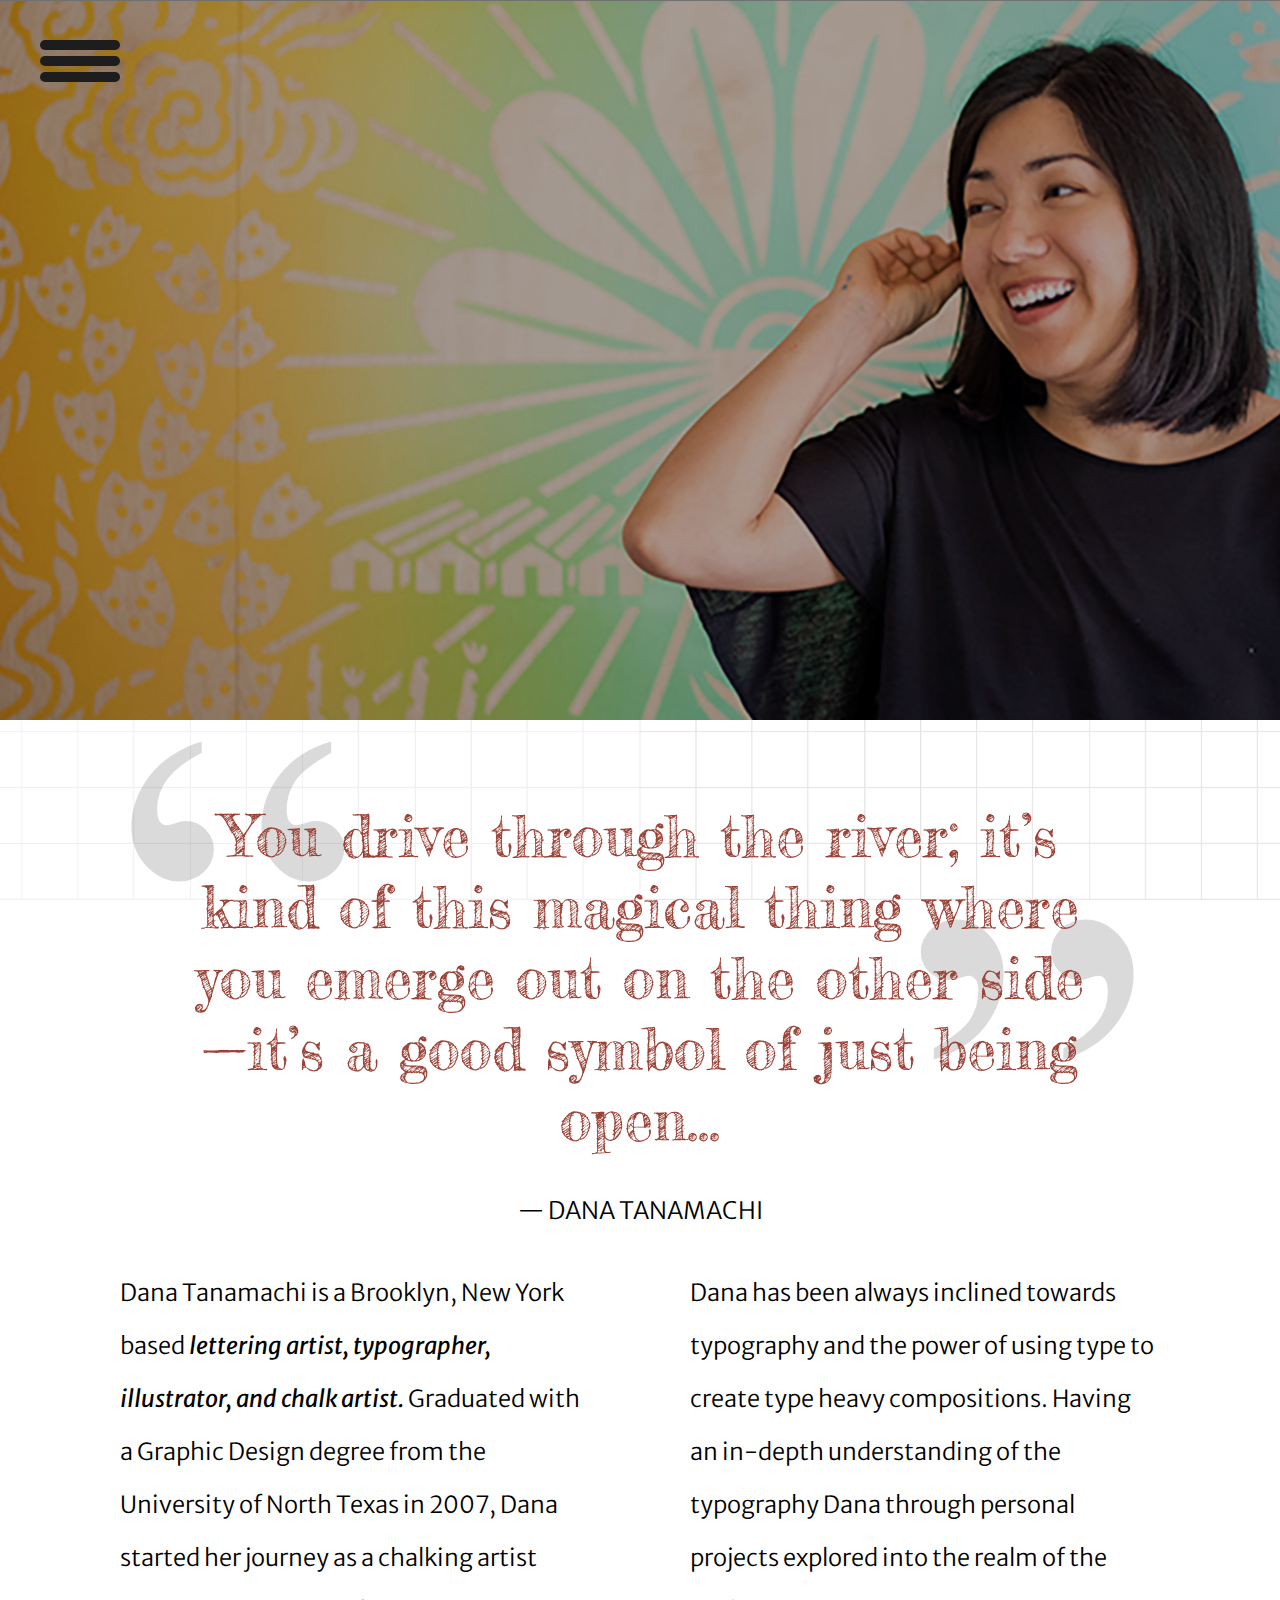
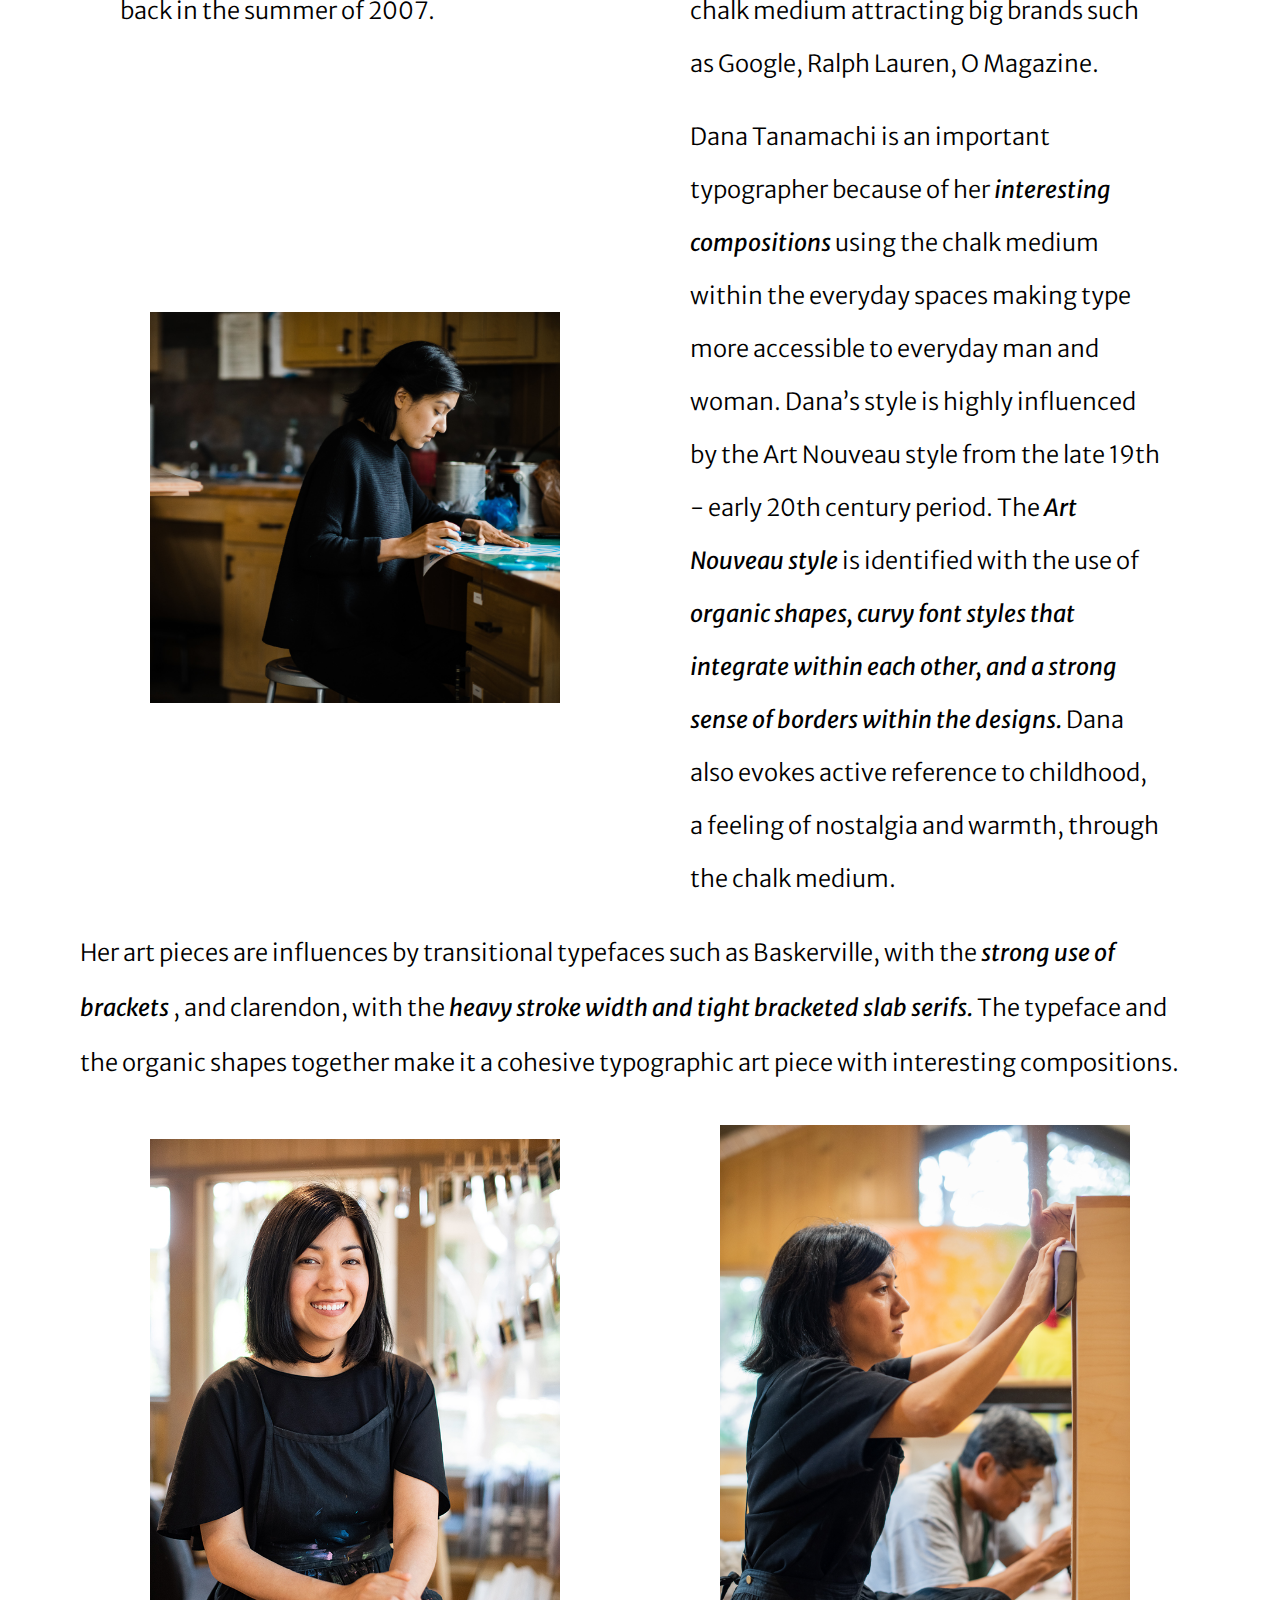
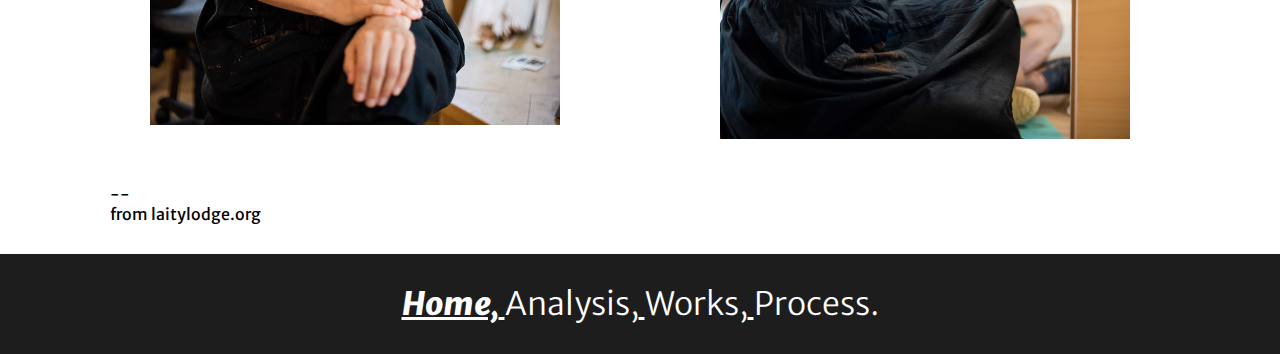
==== commit 71f1414e: "updates files final version" ====
--- a/index.html
+++ b/index.html
@@ -20,10 +20,10 @@
                 <div class="nameHead">DANA TANAMACHI</div>
                 <nav>
                     <ol class="listItems">
-                    <li><a href="index.html" class="currentPage">Home</a></li>
-                    <li><a href="analysis.html">Analysis</a></li>
-                    <li><a href="works.html">Works</a></li>
-                    <li><a href="process.html">Process</a></li>
+                    <li><a href="index.html" class="currentPage navbar">Home</a></li>
+                    <li><a href="analysis.html" class="navbar">Analysis</a></li>
+                    <li><a href="works.html" class="navbar">Works</a></li>
+                    <li><a href="process.html" class="navbar">Process</a></li>
                     </ol>   
                 </nav>
             </aside>
--- a/design.css
+++ b/design.css
@@ -5,7 +5,6 @@
     background-size: cover;
     position: relative;
     z-index: -3;
-    background-
 }
 
 .grid {
@@ -103,7 +102,7 @@
 
 .writeUp{
     font-family: 'Merriweather Sans', sans-serif;
-    padding: 0px 30px 0px 30px;
+    padding: 0px 40px 0px 40px;
     text-align: left;
     margin: 0;
     line-height: 53px;
@@ -113,7 +112,7 @@
 }
 
 .rsp{
-    width: 85%;
+    width: 80%;
     height: auto;
     padding: 15px;
     margin: auto auto;
@@ -258,18 +257,17 @@
   translate: 0;
 }
 
-/* Sourced code ends */
+/* Sourced code ends here*/
 
 .footer{
   font-family: 'Merriweather Sans', sans-serif;
   font-size: 2rem;
-  font-weight: 400;
+  font-weight: 200;
   text-decoration: none;
   padding: 30px 20px;
   color: #fff;
   background-color: #1d1d1d;
   text-align: center;
-  font-style: italic;
 }
 
 .navbar{
@@ -277,6 +275,7 @@
   transition: all 0.7s;
   line-height: 26pt;
   background: #1d1d1d;
+  color: #fff;
 }
 
 .footerList{
@@ -286,11 +285,19 @@
 
 a{
   text-decoration: none;
-  color: white;
+  /* color: white; */
 }
 
 .credits{
   padding: 10px 30px;
+  font-family: 'Merriweather Sans', sans-serif;
+  font-size: 1rem;
+}
+
+.outLink{
+  font-weight: 900;
+  /* text-decoration: underline; */
+  color: #9B4136;
 }
 
 .featuredTextAnalysis{
@@ -302,6 +309,15 @@
   padding-bottom: 20px;
 }
 
+.featuredTextWork{
+  height: 80vh;
+  background: url(img/Works_1.png) center center no-repeat fixed;
+  background-size: cover;
+  background-color: rgb(0, 0, 0);
+  display: grid;
+  padding-bottom: 20px;
+}
+
 .featuredTextFooter{
   height: 50vh;
   background: url(img/Process_1.png) center center no-repeat fixed;
@@ -324,4 +340,93 @@
   display: block;
   margin: 0 auto;
   align-content: center;
-}+}
+
+.headerTextAnalysis{
+  font-family: 'Fredericka the Great', cursive;
+  font-size: 3.65rem;
+  color: #9B4136;
+  text-align: center;
+  padding: 30px;
+}
+
+/* sourced code for carousels starts here */
+
+*, *::before, *::after {
+  box-sizing: border-box;
+}
+
+body {
+  margin: 0;
+}
+
+.carousel {
+  width: 80vw;
+  height: 80vh;
+  position: relative;
+  padding: 0px 10px;
+  margin: auto auto;
+}
+
+.carousel > ul {
+  margin: 0;
+  padding: 0;
+  list-style: none;
+}
+
+.slide {
+  position: absolute;
+  inset: 0;
+  opacity: 0;
+  transition: 200ms opacity ease-in-out;
+  transition-delay: 200ms;
+}
+
+.slide > img {
+  display: block;
+  width: 100%;
+  height: 100%;
+  object-fit: cover;
+  object-position: center;
+}
+
+.slide[data-active] {
+  opacity: 1;
+  z-index: 1;
+  transition-delay: 0ms;
+}
+
+.carousel-button {
+  position: absolute;
+  z-index: 2;
+  background: none;
+  border: none;
+  font-size: 4rem;
+  top: 50%;
+  transform: translateY(-50%);
+  color: rgba(255, 255, 255, .5);
+  cursor: pointer;
+  border-radius: .25rem;
+  padding: 0 .5rem;
+  background-color: rgba(0, 0, 0, .1);
+}
+
+.carousel-button:hover,
+.carousel-button:focus {
+  color: white;
+  background-color: rgba(0, 0, 0, .2);
+}
+
+.carousel-button:focus {
+  outline: 1px solid black;
+}
+
+.carousel-button.prev {
+  left: .5rem;
+}
+
+.carousel-button.next {
+  right: 0rem;
+}
+
+/* sourced code ends here */